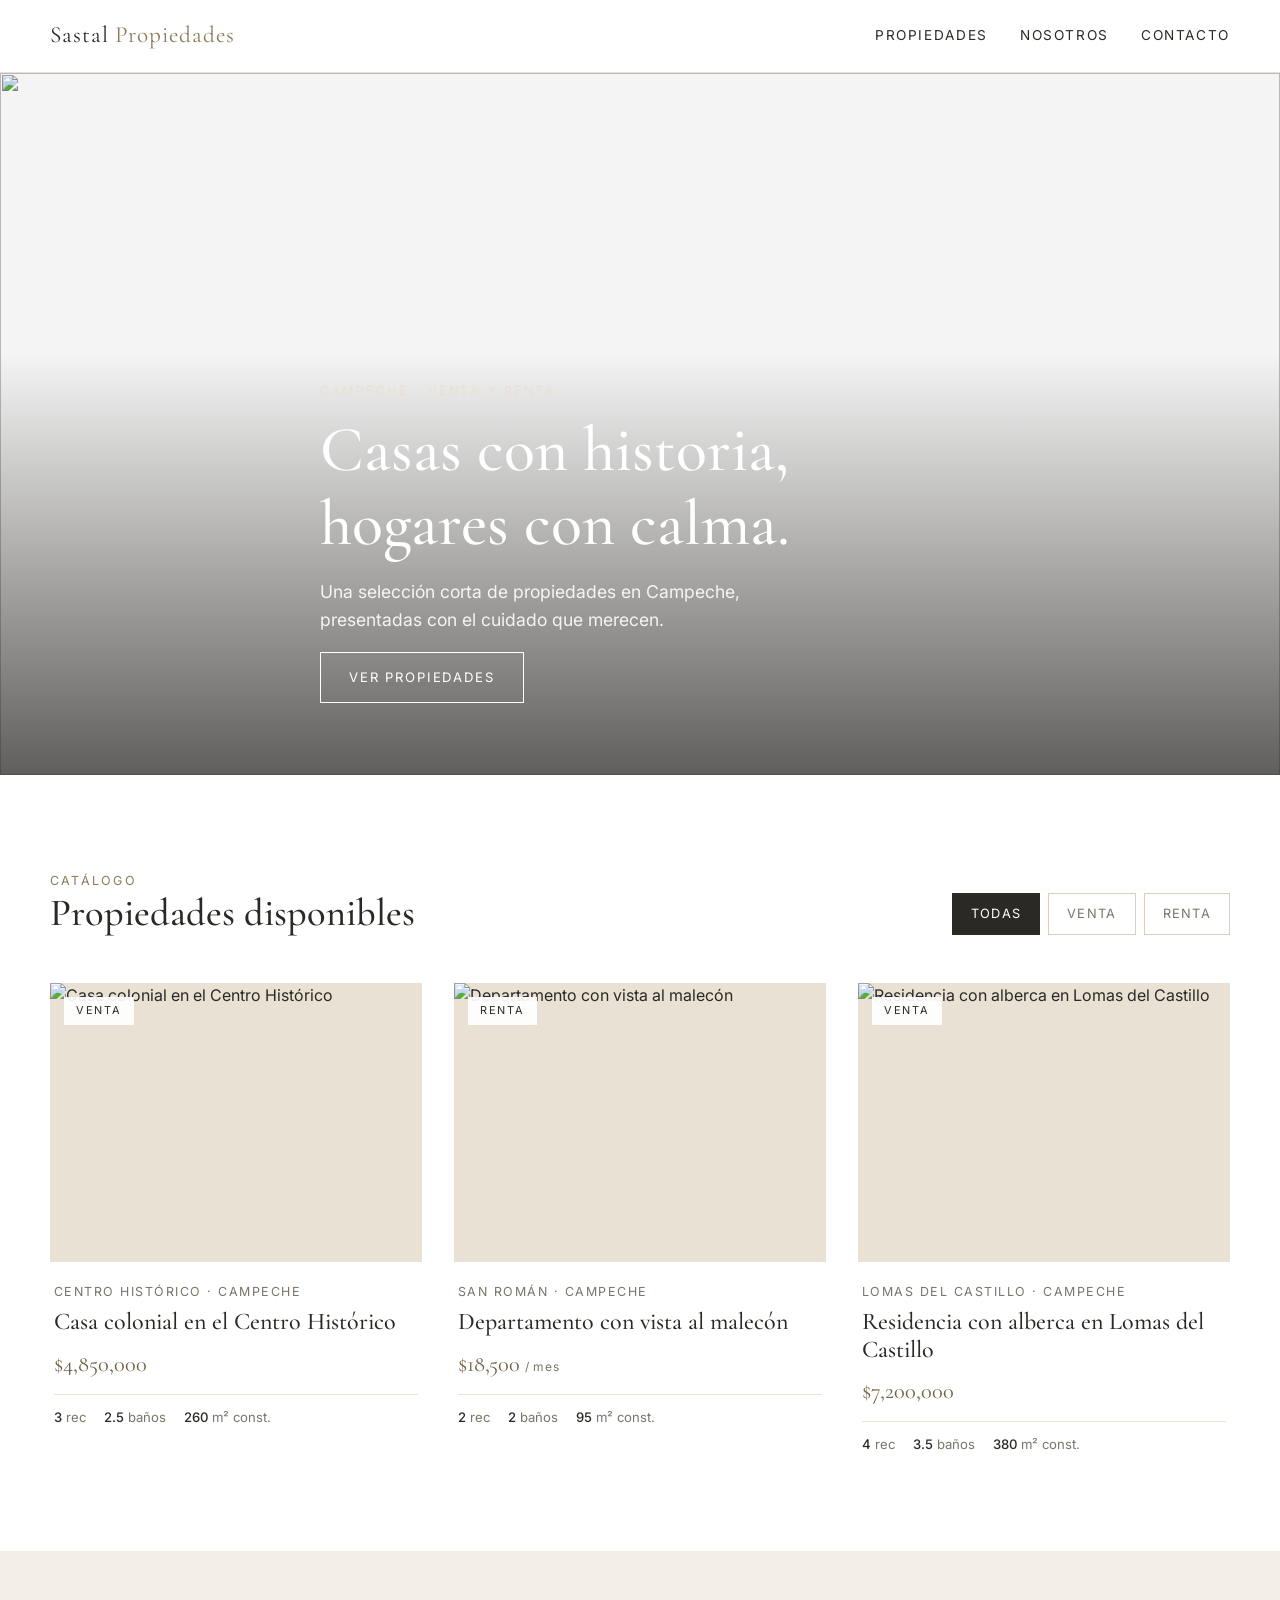
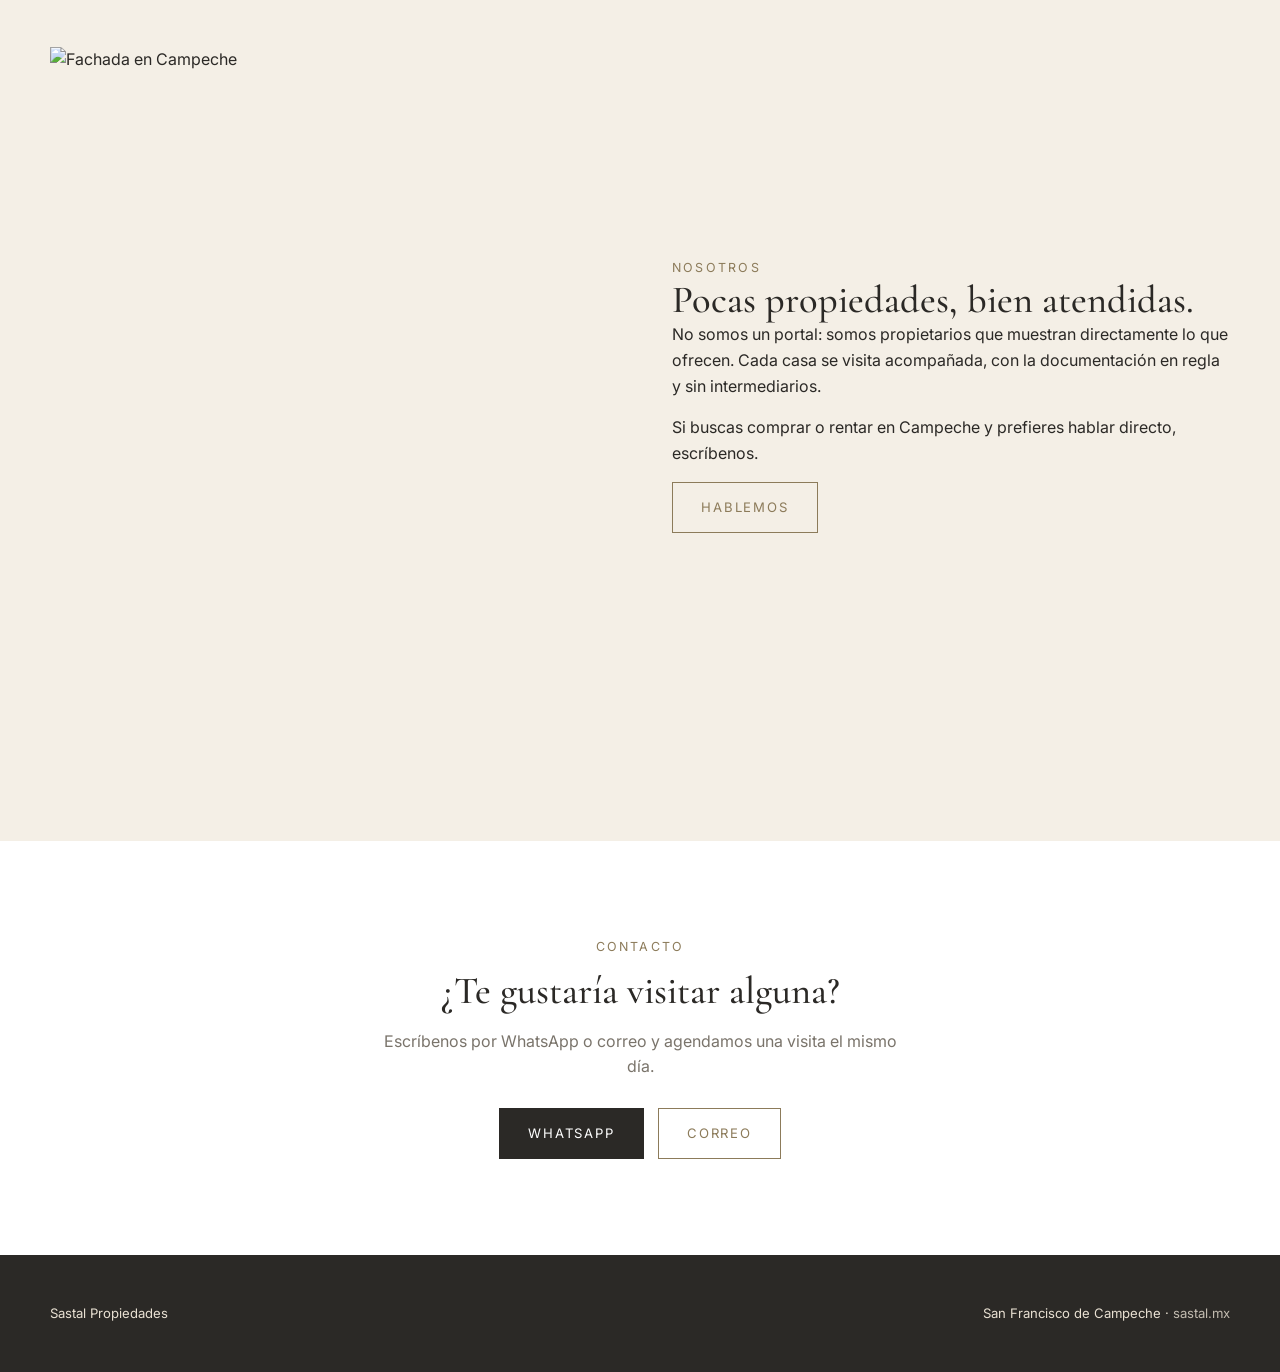
==== index.html @ 277d86e3 "Dominio propiedades.sastal.mx y enlace a sastal.mx en el pie Co-Authored-By: Claude Fable 5.1 <norep" ====
<!doctype html>
<html lang="es">
<head>
  <meta charset="utf-8">
  <meta name="viewport" content="width=device-width, initial-scale=1">
  <title>Sastal Propiedades · Campeche</title>
  <meta name="description" content="Casas y departamentos seleccionados en venta y renta en Campeche.">
  <link rel="preconnect" href="https://fonts.googleapis.com">
  <link href="https://fonts.googleapis.com/css2?family=Cormorant+Garamond:ital,wght@0,400;0,500;1,400&family=Inter:wght@300;400;500&display=swap" rel="stylesheet">
  <link rel="stylesheet" href="css/estilo.css">
</head>
<body>

<header class="cabecera">
  <div class="contenedor">
    <a class="marca" href="index.html" data-marca>Sastal <span>Propiedades</span></a>
    <nav class="nav">
      <a href="#propiedades">Propiedades</a>
      <a href="#nosotros">Nosotros</a>
      <a href="#contacto">Contacto</a>
    </nav>
  </div>
</header>

<section class="portada">
  <img id="portada-img" src="" alt="">
  <div class="contenedor contenido">
    <div class="ojo">Campeche · Venta y renta</div>
    <h1>Casas con historia, hogares con calma.</h1>
    <p>Una selección corta de propiedades en Campeche, presentadas con el cuidado que merecen.</p>
    <a class="boton claro" href="#propiedades">Ver propiedades</a>
  </div>
</section>

<section class="seccion" id="propiedades">
  <div class="contenedor">
    <div class="seccion-cabeza">
      <div>
        <div class="ojo">Catálogo</div>
        <h2>Propiedades disponibles</h2>
      </div>
      <div class="filtros">
        <button class="activo" data-filtro="todas">Todas</button>
        <button data-filtro="venta">Venta</button>
        <button data-filtro="renta">Renta</button>
      </div>
    </div>
    <div class="rejilla" id="rejilla"></div>
  </div>
</section>

<section class="seccion huevo" id="nosotros">
  <div class="contenedor dos-columnas">
    <img src="https://images.unsplash.com/photo-1587541203297-e37ab236abfb?w=1200&q=80" alt="Fachada en Campeche">
    <div>
      <div class="ojo">Nosotros</div>
      <h2>Pocas propiedades, bien atendidas.</h2>
      <p>No somos un portal: somos propietarios que muestran directamente lo que ofrecen. Cada casa se visita acompañada, con la documentación en regla y sin intermediarios.</p>
      <p>Si buscas comprar o rentar en Campeche y prefieres hablar directo, escríbenos.</p>
      <a class="boton" href="#contacto">Hablemos</a>
    </div>
  </div>
</section>

<section class="seccion contacto" id="contacto">
  <div class="contenedor">
    <div class="ojo">Contacto</div>
    <h2>¿Te gustaría visitar alguna?</h2>
    <p>Escríbenos por WhatsApp o correo y agendamos una visita el mismo día.</p>
    <div class="acciones">
      <a class="boton solido" data-whats href="#" target="_blank" rel="noopener">WhatsApp</a>
      <a class="boton" data-correo href="#">Correo</a>
    </div>
  </div>
</section>

<footer class="pie">
  <div class="contenedor">
    <span data-marca>Sastal Propiedades</span>
    <span>San Francisco de Campeche · <a href="https://sastal.mx" target="_blank" rel="noopener">sastal.mx</a></span>
  </div>
</footer>

<script src="js/app.js"></script>
</body>
</html>
---- css/estilo.css ----
/* Paleta neutra: blanco, huevo, manta. Serif para títulos, sans para texto. */
:root {
  --blanco: #ffffff;
  --huevo: #f4efe6;
  --manta: #e9e1d3;
  --manta-oscura: #d9cfbd;
  --carbon: #2b2926;
  --piedra: #7a746b;
  --bronce: #8c7b5a;
  --bronce-oscuro: #6f6146;
  --serif: "Cormorant Garamond", Georgia, "Times New Roman", serif;
  --sans: "Inter", system-ui, -apple-system, "Segoe UI", sans-serif;
  --ancho: 1180px;
}

* { box-sizing: border-box; }
html { scroll-behavior: smooth; }
body {
  margin: 0;
  font-family: var(--sans);
  font-size: 16px;
  line-height: 1.6;
  color: var(--carbon);
  background: var(--blanco);
  -webkit-font-smoothing: antialiased;
}
img { display: block; max-width: 100%; }
a { color: inherit; text-decoration: none; }
h1, h2, h3 { font-family: var(--serif); font-weight: 500; line-height: 1.15; margin: 0; }
h1 { font-size: clamp(2.4rem, 5vw, 4rem); }
h2 { font-size: clamp(1.8rem, 3vw, 2.6rem); }
h3 { font-size: 1.5rem; }
p { margin: 0 0 1em; }
.contenedor { width: min(var(--ancho), 100% - 48px); margin-inline: auto; }
.ojo { font-size: .78rem; letter-spacing: .18em; text-transform: uppercase; color: var(--bronce); }

/* Encabezado */
.cabecera {
  position: sticky; top: 0; z-index: 20;
  background: rgba(255,255,255,.92);
  backdrop-filter: blur(8px);
  border-bottom: 1px solid var(--manta);
}
.cabecera .contenedor { display: flex; align-items: center; justify-content: space-between; height: 72px; }
.marca { font-family: var(--serif); font-size: 1.45rem; letter-spacing: .04em; }
.marca span { color: var(--bronce); }
.nav { display: flex; gap: 32px; font-size: .85rem; letter-spacing: .12em; text-transform: uppercase; }
.nav a { padding: 6px 0; border-bottom: 1px solid transparent; transition: border-color .2s; }
.nav a:hover, .nav a.activo { border-color: var(--bronce); }

/* Portada */
.portada { position: relative; min-height: 78vh; display: grid; place-items: end start; color: var(--blanco); overflow: hidden; }
.portada img { position: absolute; inset: 0; width: 100%; height: 100%; object-fit: cover; }
.portada::after { content: ""; position: absolute; inset: 0; background: linear-gradient(to top, rgba(43,41,38,.75), rgba(43,41,38,.05) 60%); }
.portada .contenido { position: relative; z-index: 1; padding: 0 0 72px; max-width: 640px; }
.portada h1 { margin: 12px 0 18px; }
.portada p { font-size: 1.1rem; opacity: .9; max-width: 480px; }
.portada .ojo { color: var(--manta); }

/* Botones */
.boton {
  display: inline-block; padding: 14px 28px;
  font-size: .82rem; letter-spacing: .14em; text-transform: uppercase;
  border: 1px solid var(--bronce); color: var(--bronce); background: transparent;
  transition: background .2s, color .2s; cursor: pointer;
}
.boton:hover { background: var(--bronce); color: var(--blanco); }
.boton.solido { background: var(--carbon); border-color: var(--carbon); color: var(--blanco); }
.boton.solido:hover { background: var(--bronce-oscuro); border-color: var(--bronce-oscuro); }
.boton.claro { border-color: var(--blanco); color: var(--blanco); }
.boton.claro:hover { background: var(--blanco); color: var(--carbon); }

/* Secciones */
.seccion { padding: 96px 0; }
.seccion.huevo { background: var(--huevo); }
.seccion-cabeza { display: flex; align-items: end; justify-content: space-between; gap: 24px; margin-bottom: 48px; flex-wrap: wrap; }
.seccion-cabeza p { color: var(--piedra); max-width: 520px; margin: 8px 0 0; }

/* Filtros */
.filtros { display: flex; gap: 8px; flex-wrap: wrap; }
.filtros button {
  font: inherit; font-size: .8rem; letter-spacing: .1em; text-transform: uppercase;
  padding: 10px 18px; border: 1px solid var(--manta-oscura); background: transparent; color: var(--piedra); cursor: pointer;
  transition: all .2s;
}
.filtros button:hover { border-color: var(--bronce); color: var(--bronce); }
.filtros button.activo { background: var(--carbon); border-color: var(--carbon); color: var(--blanco); }

/* Tarjetas */
.rejilla { display: grid; grid-template-columns: repeat(auto-fill, minmax(320px, 1fr)); gap: 40px 32px; }
.tarjeta { display: block; background: var(--blanco); }
.tarjeta .foto { aspect-ratio: 4 / 3; overflow: hidden; background: var(--manta); position: relative; }
.tarjeta .foto img { width: 100%; height: 100%; object-fit: cover; transition: transform .6s ease; }
.tarjeta:hover .foto img { transform: scale(1.04); }
.etiqueta {
  position: absolute; top: 14px; left: 14px;
  padding: 5px 12px; font-size: .68rem; letter-spacing: .16em; text-transform: uppercase;
  background: rgba(255,255,255,.92); color: var(--carbon);
}
.tarjeta .cuerpo { padding: 20px 4px 0; }
.tarjeta .lugar { font-size: .78rem; letter-spacing: .12em; text-transform: uppercase; color: var(--piedra); margin-bottom: 6px; }
.tarjeta h3 { margin-bottom: 10px; }
.tarjeta .precio { font-family: var(--serif); font-size: 1.4rem; color: var(--bronce-oscuro); }
.tarjeta .precio small { font-family: var(--sans); font-size: .75rem; color: var(--piedra); letter-spacing: .06em; }
.datos { display: flex; gap: 18px; flex-wrap: wrap; font-size: .82rem; color: var(--piedra); margin-top: 12px; padding-top: 12px; border-top: 1px solid var(--manta); }
.datos b { color: var(--carbon); font-weight: 500; }
.vacio { color: var(--piedra); padding: 40px 0; text-align: center; grid-column: 1 / -1; }

/* Sobre / contacto */
.dos-columnas { display: grid; grid-template-columns: 1fr 1fr; gap: 64px; align-items: center; }
.dos-columnas img { aspect-ratio: 4 / 5; object-fit: cover; width: 100%; }
.contacto { text-align: center; }
.contacto h2 { margin: 12px 0 16px; }
.contacto p { color: var(--piedra); max-width: 520px; margin-inline: auto; }
.contacto .acciones { display: flex; gap: 14px; justify-content: center; flex-wrap: wrap; margin-top: 28px; }

/* Pie */
.pie { background: var(--carbon); color: var(--manta); padding: 48px 0; font-size: .82rem; }
.pie .contenedor { display: flex; justify-content: space-between; flex-wrap: wrap; gap: 16px; }
.pie a { color: var(--manta); opacity: .8; }
.pie a:hover { opacity: 1; }

/* Ficha de propiedad */
.ficha-portada { display: grid; grid-template-columns: 2fr 1fr; grid-template-rows: 1fr 1fr; gap: 6px; height: 68vh; min-height: 420px; background: var(--manta); }
.ficha-portada img { width: 100%; height: 100%; object-fit: cover; cursor: pointer; }
.ficha-portada img:first-child { grid-row: 1 / 3; }
.ficha { display: grid; grid-template-columns: 1.6fr 1fr; gap: 64px; padding: 56px 0 96px; }
.ficha header h1 { font-size: clamp(2rem, 4vw, 3rem); margin: 10px 0 14px; }
.ficha .lugar { color: var(--piedra); }
.ficha .precio { font-family: var(--serif); font-size: 2rem; color: var(--bronce-oscuro); margin: 20px 0 28px; }
.ficha .precio small { font-family: var(--sans); font-size: .8rem; color: var(--piedra); }
.ficha .datos { font-size: .95rem; gap: 28px; border-top: 1px solid var(--manta); border-bottom: 1px solid var(--manta); padding: 20px 0; margin: 0 0 32px; }
.ficha .texto { font-size: 1.05rem; line-height: 1.75; }
.ficha h2 { font-size: 1.6rem; margin: 40px 0 16px; }
.amenidades { list-style: none; padding: 0; margin: 0; display: grid; grid-template-columns: 1fr 1fr; gap: 10px 24px; }
.amenidades li::before { content: "— "; color: var(--bronce); }
.lateral { position: sticky; top: 96px; align-self: start; }
.caja { background: var(--huevo); padding: 32px; }
.caja h3 { margin-bottom: 8px; }
.caja p { color: var(--piedra); font-size: .92rem; }
.caja .boton { width: 100%; text-align: center; margin-top: 10px; }
#mapa { height: 320px; margin-top: 16px; background: var(--manta); }
.volver { display: inline-block; margin: 24px 0 0; font-size: .8rem; letter-spacing: .12em; text-transform: uppercase; color: var(--bronce); }

/* Visor de fotos */
.visor { position: fixed; inset: 0; background: rgba(43,41,38,.96); display: none; place-items: center; z-index: 50; }
.visor.abierto { display: grid; }
.visor img { max-width: 92vw; max-height: 88vh; object-fit: contain; }
.visor button { position: absolute; background: none; border: none; color: var(--blanco); font-size: 2.4rem; cursor: pointer; padding: 16px; }
.visor .cerrar { top: 8px; right: 16px; }
.visor .ant { left: 8px; top: 50%; transform: translateY(-50%); }
.visor .sig { right: 8px; top: 50%; transform: translateY(-50%); }

/* Móvil */
@media (max-width: 820px) {
  .contenedor { width: min(var(--ancho), 100% - 32px); }
  .nav { gap: 18px; font-size: .75rem; }
  .seccion { padding: 64px 0; }
  .dos-columnas, .ficha { grid-template-columns: 1fr; gap: 40px; }
  .ficha-portada { grid-template-columns: 1fr; grid-template-rows: auto; height: auto; }
  .ficha-portada img { aspect-ratio: 4 / 3; }
  .ficha-portada img:not(:first-child) { display: none; }
  .ficha-portada img:first-child { grid-row: auto; }
  .lateral { position: static; }
  .portada { min-height: 70vh; }
}
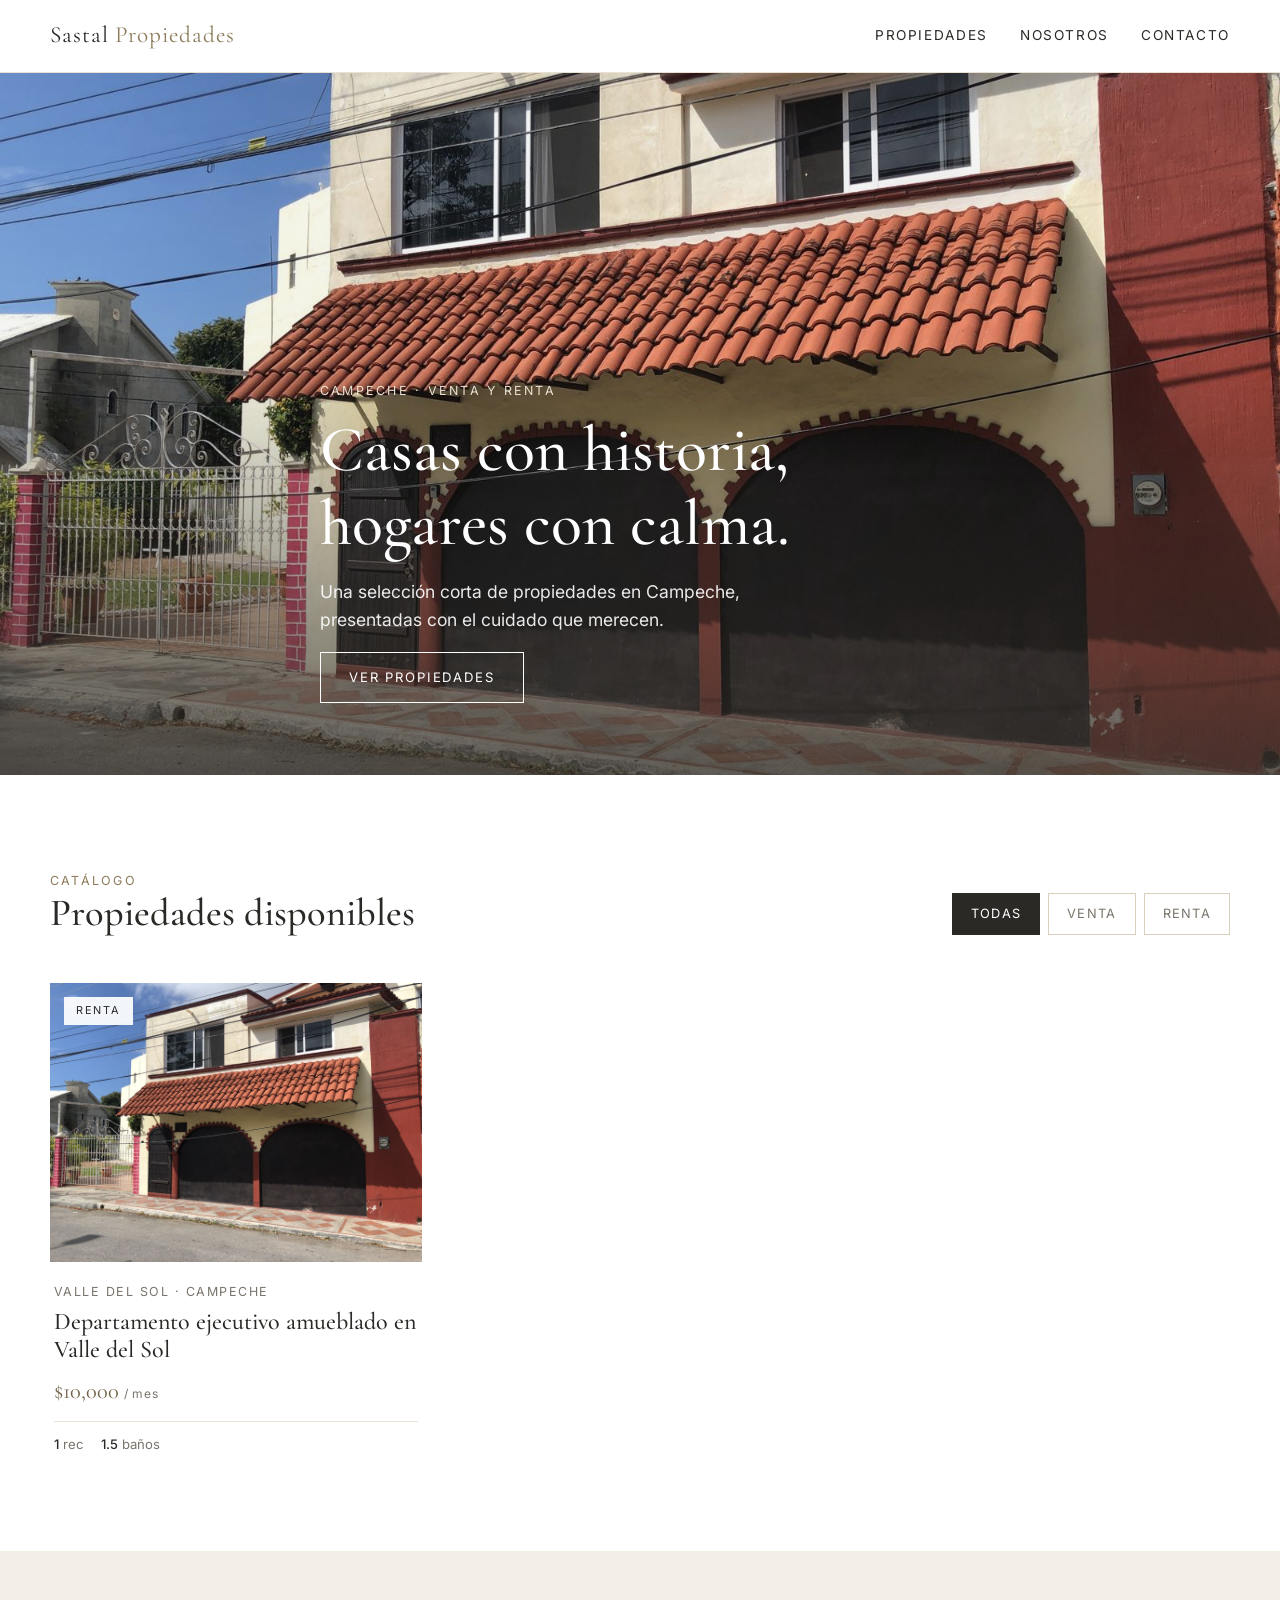
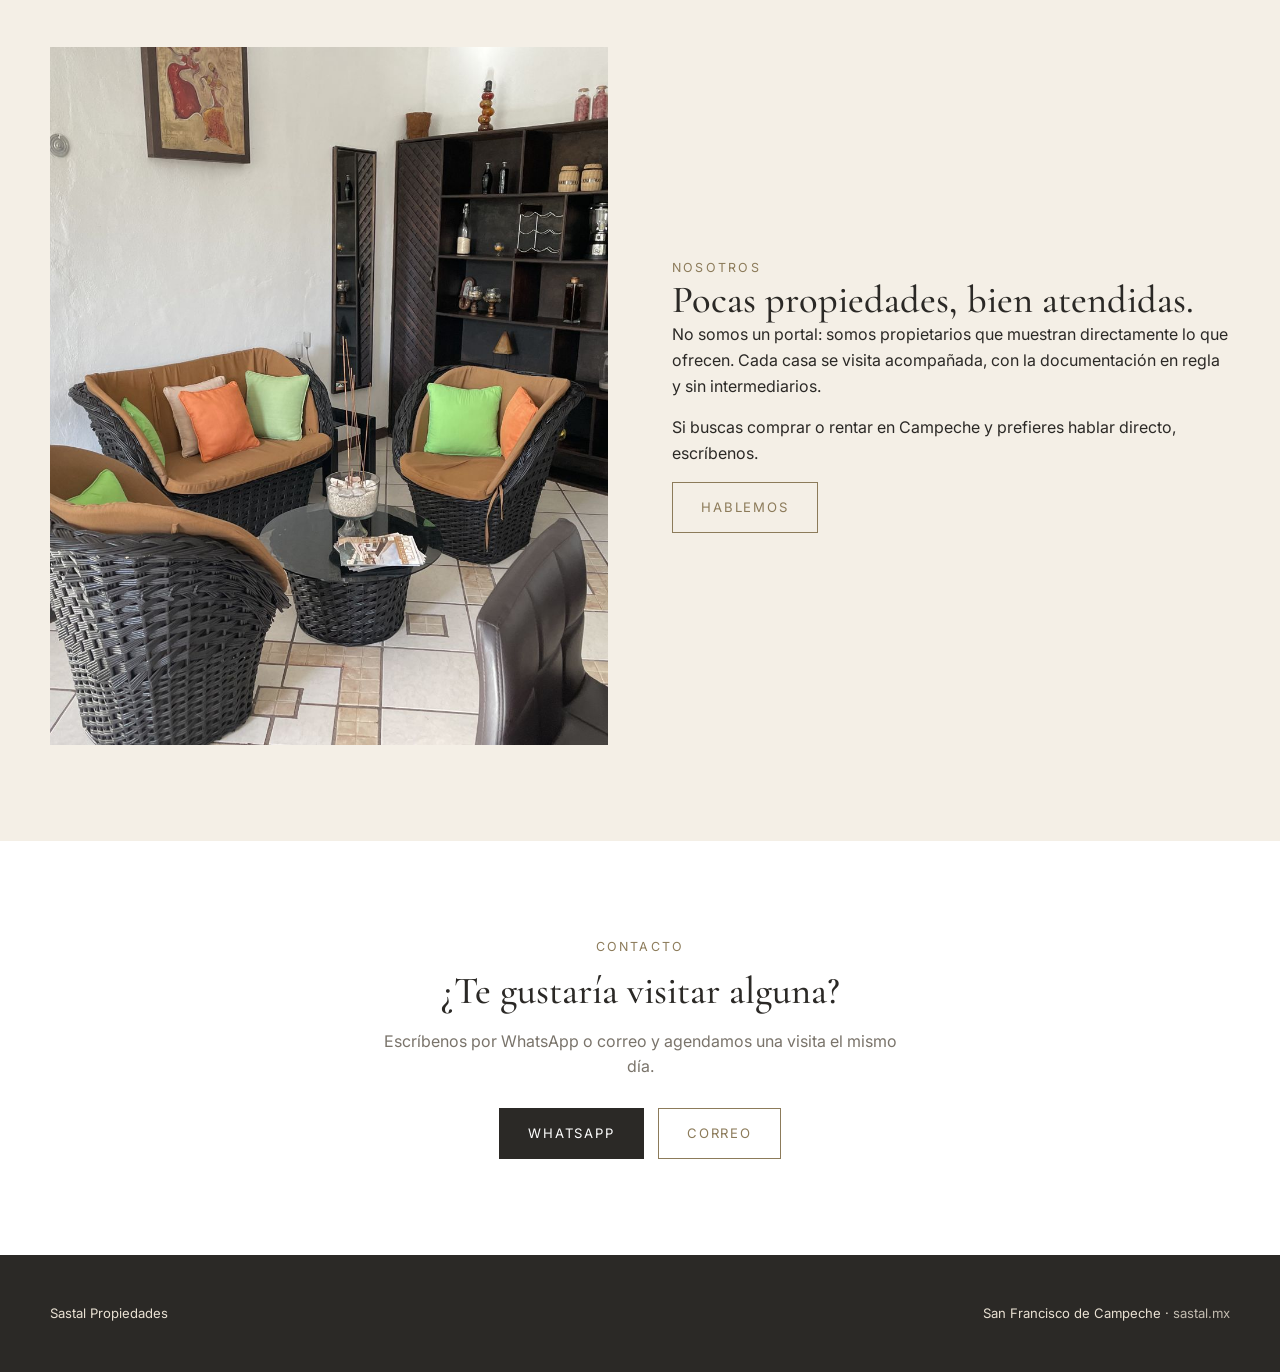
==== commit 6bc91b76: "Primera propiedad real: Depto Valle del Sol (renta); muestras a datos/muestra.json Co-Authored-By: C" ====
--- a/index.html
+++ b/index.html
@@ -51,7 +51,7 @@
 
 <section class="seccion huevo" id="nosotros">
   <div class="contenedor dos-columnas">
-    <img src="https://images.unsplash.com/photo-1587541203297-e37ab236abfb?w=1200&q=80" alt="Fachada en Campeche">
+    <img src="img/depto-valle-del-sol/02-sala.jpg" alt="Sala del departamento en Valle del Sol">
     <div>
       <div class="ojo">Nosotros</div>
       <h2>Pocas propiedades, bien atendidas.</h2>
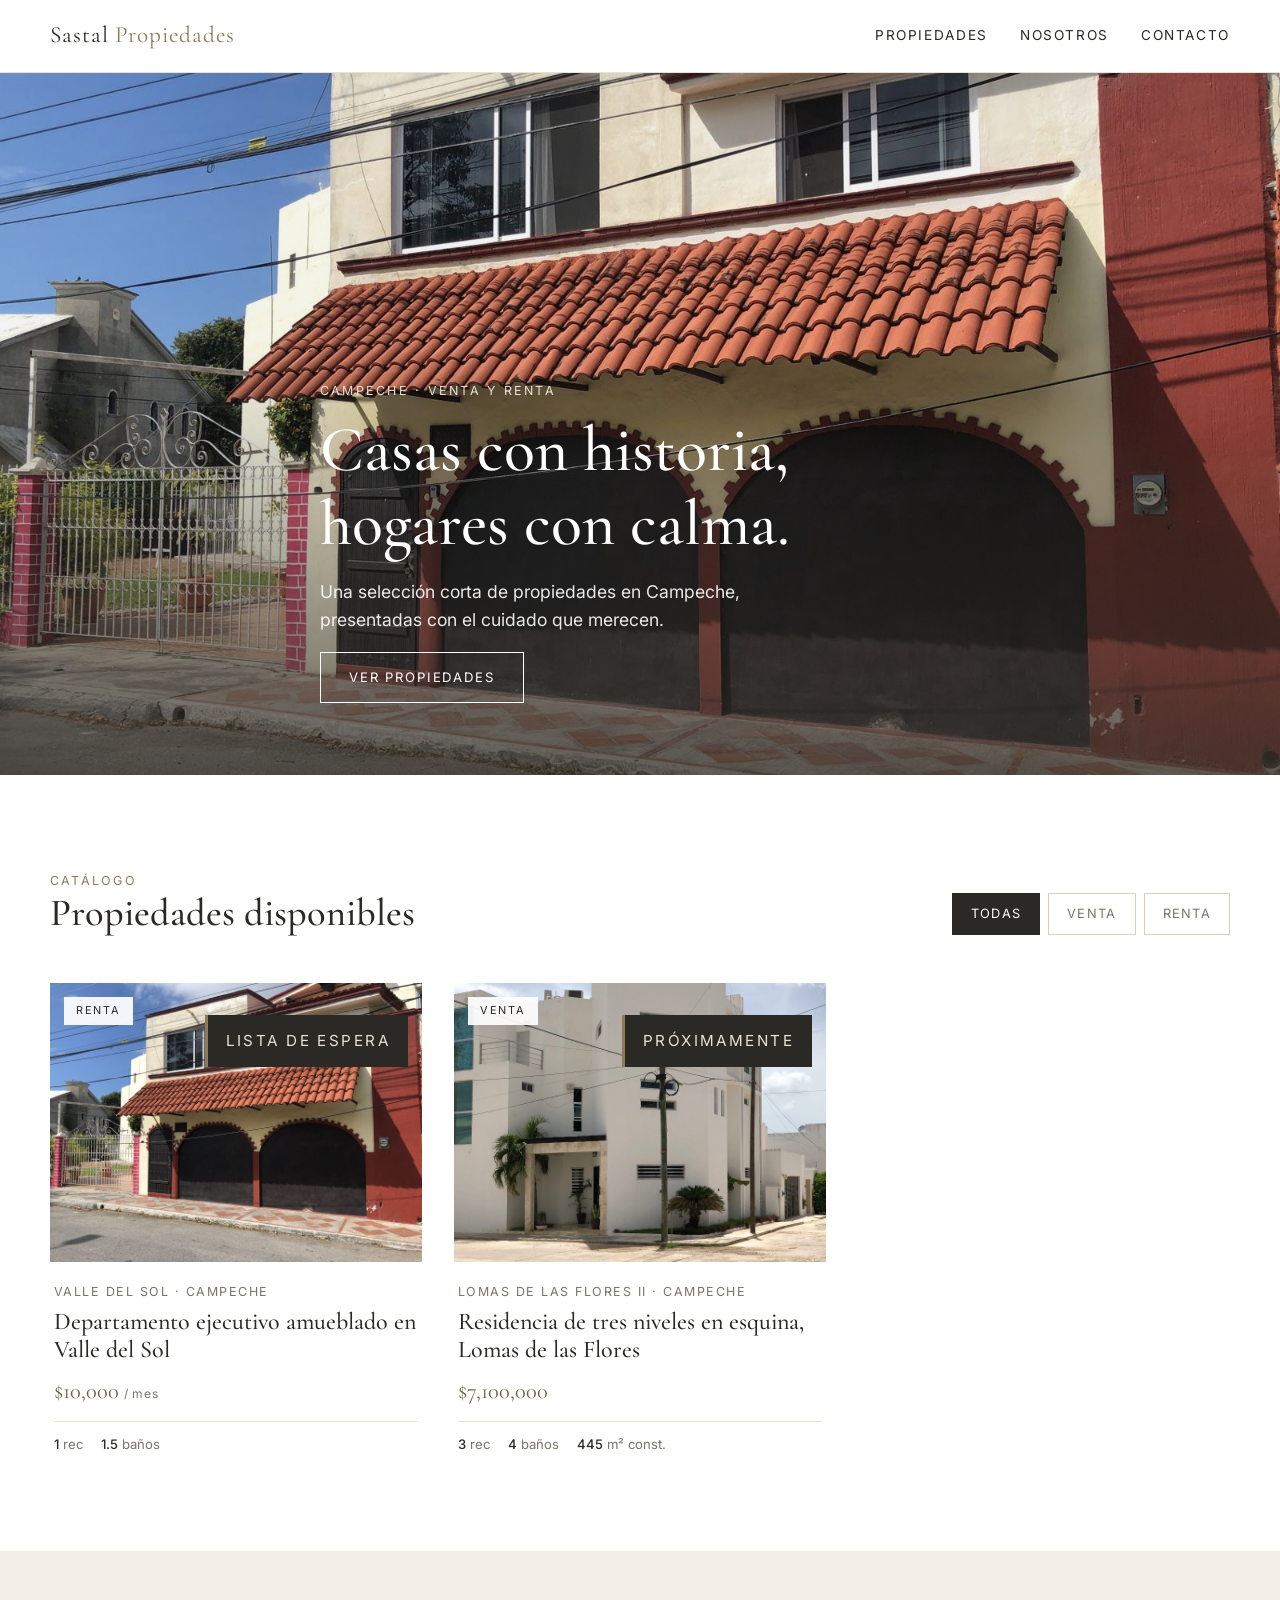
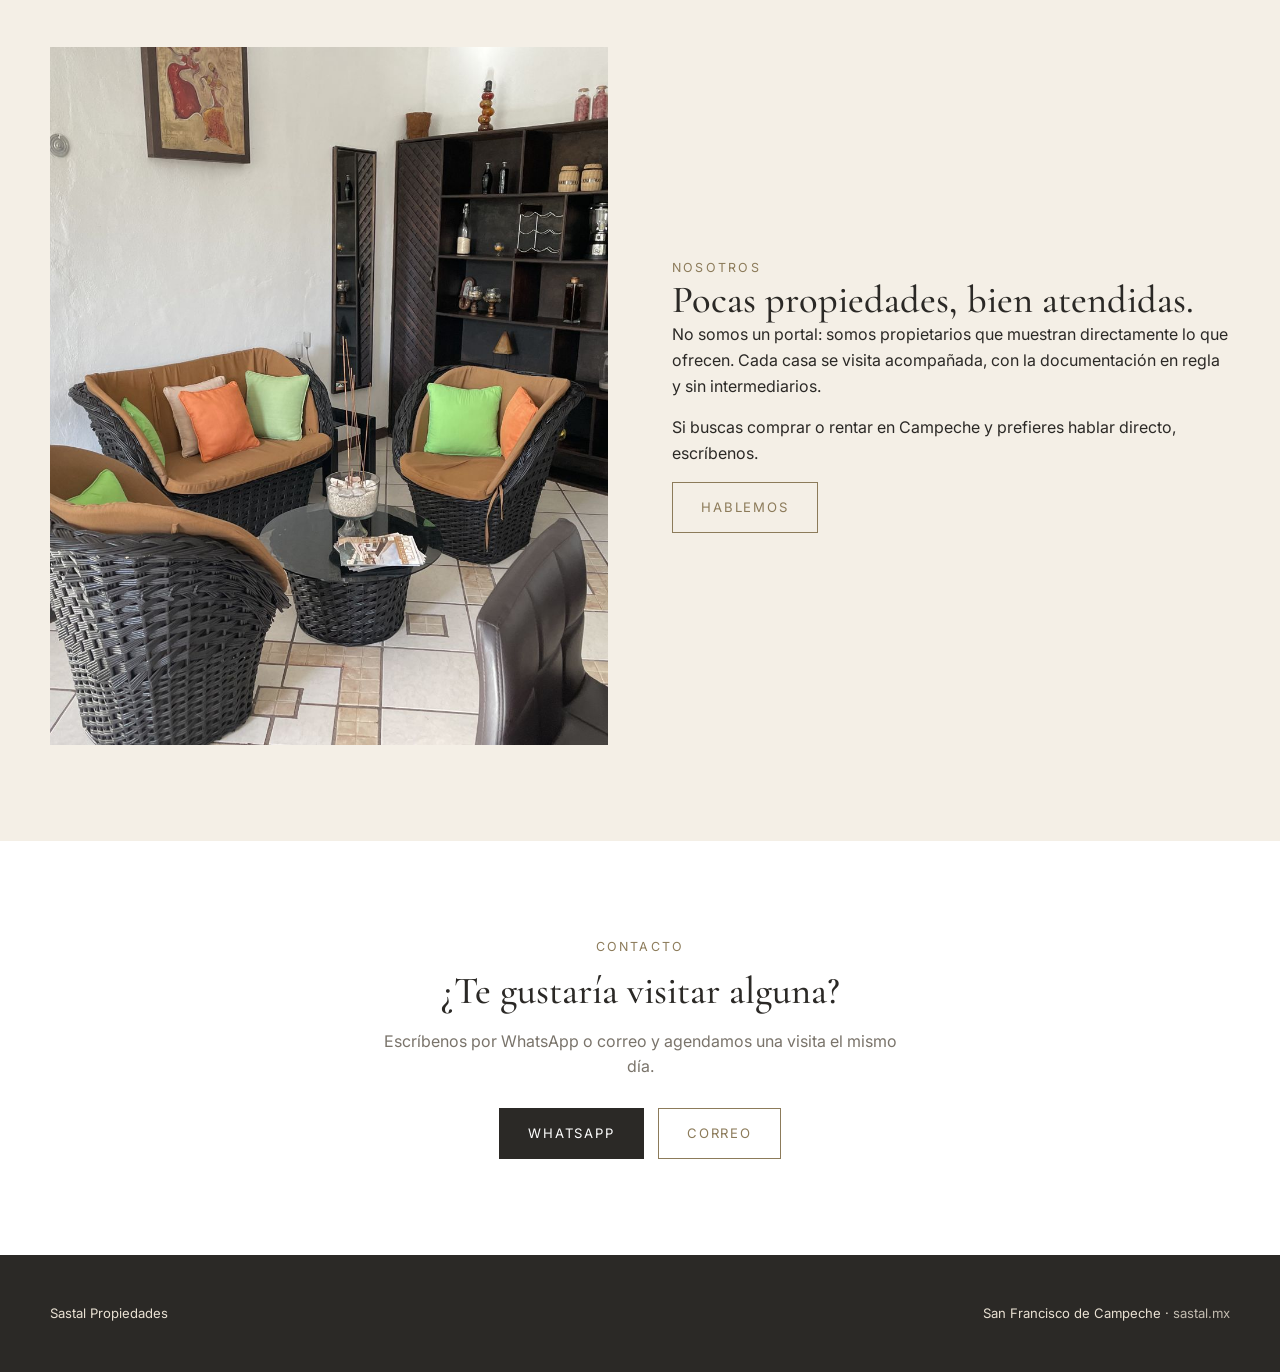
==== commit 9a6dbe28: "Sin caché para el JSON de propiedades; versión en CSS y JS Co-Authored-By: Claude Fable 5.1 <noreply" ====
--- a/index.html
+++ b/index.html
@@ -7,7 +7,7 @@
   <meta name="description" content="Casas y departamentos seleccionados en venta y renta en Campeche.">
   <link rel="preconnect" href="https://fonts.googleapis.com">
   <link href="https://fonts.googleapis.com/css2?family=Cormorant+Garamond:ital,wght@0,400;0,500;1,400&family=Inter:wght@300;400;500&display=swap" rel="stylesheet">
-  <link rel="stylesheet" href="css/estilo.css">
+  <link rel="stylesheet" href="css/estilo.css?v=3">
 </head>
 <body>
 
@@ -81,6 +81,6 @@
   </div>
 </footer>
 
-<script src="js/app.js"></script>
+<script src="js/app.js?v=3"></script>
 </body>
 </html>
--- a/css/estilo.css
+++ b/css/estilo.css
@@ -97,7 +97,16 @@
   padding: 5px 12px; font-size: .68rem; letter-spacing: .16em; text-transform: uppercase;
   background: rgba(255,255,255,.92); color: var(--carbon);
 }
+.etiqueta.estado { left: auto; right: 14px; background: var(--carbon); color: var(--manta); }
 .tarjeta .cuerpo { padding: 20px 4px 0; }
+/* Banda de estado en la ficha (rentada / se libera / próximamente) */
+.estado { background: var(--huevo); border-left: 3px solid var(--bronce); padding: 14px 18px; margin: 18px 0 0; font-size: .95rem; color: var(--piedra); }
+.estado strong { color: var(--carbon); font-weight: 500; }
+/* Bitácora de avances (mantenimiento, fotos nuevas) */
+.avance { border-top: 1px solid var(--manta); padding: 18px 0; }
+.avance p { margin: 6px 0 12px; }
+.avance-fotos { display: grid; grid-template-columns: repeat(auto-fill, minmax(160px, 1fr)); gap: 8px; }
+.avance-fotos img { aspect-ratio: 4 / 3; object-fit: cover; width: 100%; }
 .tarjeta .lugar { font-size: .78rem; letter-spacing: .12em; text-transform: uppercase; color: var(--piedra); margin-bottom: 6px; }
 .tarjeta h3 { margin-bottom: 10px; }
 .tarjeta .precio { font-family: var(--serif); font-size: 1.4rem; color: var(--bronce-oscuro); }
@@ -121,8 +130,9 @@
 .pie a:hover { opacity: 1; }
 
 /* Ficha de propiedad */
-.ficha-portada { display: grid; grid-template-columns: 2fr 1fr; grid-template-rows: 1fr 1fr; gap: 6px; height: 68vh; min-height: 420px; background: var(--manta); }
-.ficha-portada img { width: 100%; height: 100%; object-fit: cover; cursor: pointer; }
+/* min-height/min-width 0: sin eso las fotos no se encogen al tamaño de la celda y se encimaban al título. */
+.ficha-portada { display: grid; grid-template-columns: 2fr 1fr; grid-template-rows: 1fr 1fr; gap: 6px; height: 68vh; min-height: 420px; max-height: 720px; background: var(--manta); overflow: hidden; }
+.ficha-portada img { width: 100%; height: 100%; min-height: 0; min-width: 0; object-fit: cover; cursor: pointer; }
 .ficha-portada img:first-child { grid-row: 1 / 3; }
 .ficha { display: grid; grid-template-columns: 1.6fr 1fr; gap: 64px; padding: 56px 0 96px; }
 .ficha header h1 { font-size: clamp(2rem, 4vw, 3rem); margin: 10px 0 14px; }
@@ -133,6 +143,7 @@
 .ficha .texto { font-size: 1.05rem; line-height: 1.75; }
 .ficha h2 { font-size: 1.6rem; margin: 40px 0 16px; }
 .amenidades { list-style: none; padding: 0; margin: 0; display: grid; grid-template-columns: 1fr 1fr; gap: 10px 24px; }
+#equipamiento h3 { font-size: 1.15rem; color: var(--bronce-oscuro); margin: 22px 0 10px; }
 .amenidades li::before { content: "— "; color: var(--bronce); }
 .lateral { position: sticky; top: 96px; align-self: start; }
 .caja { background: var(--huevo); padding: 32px; }
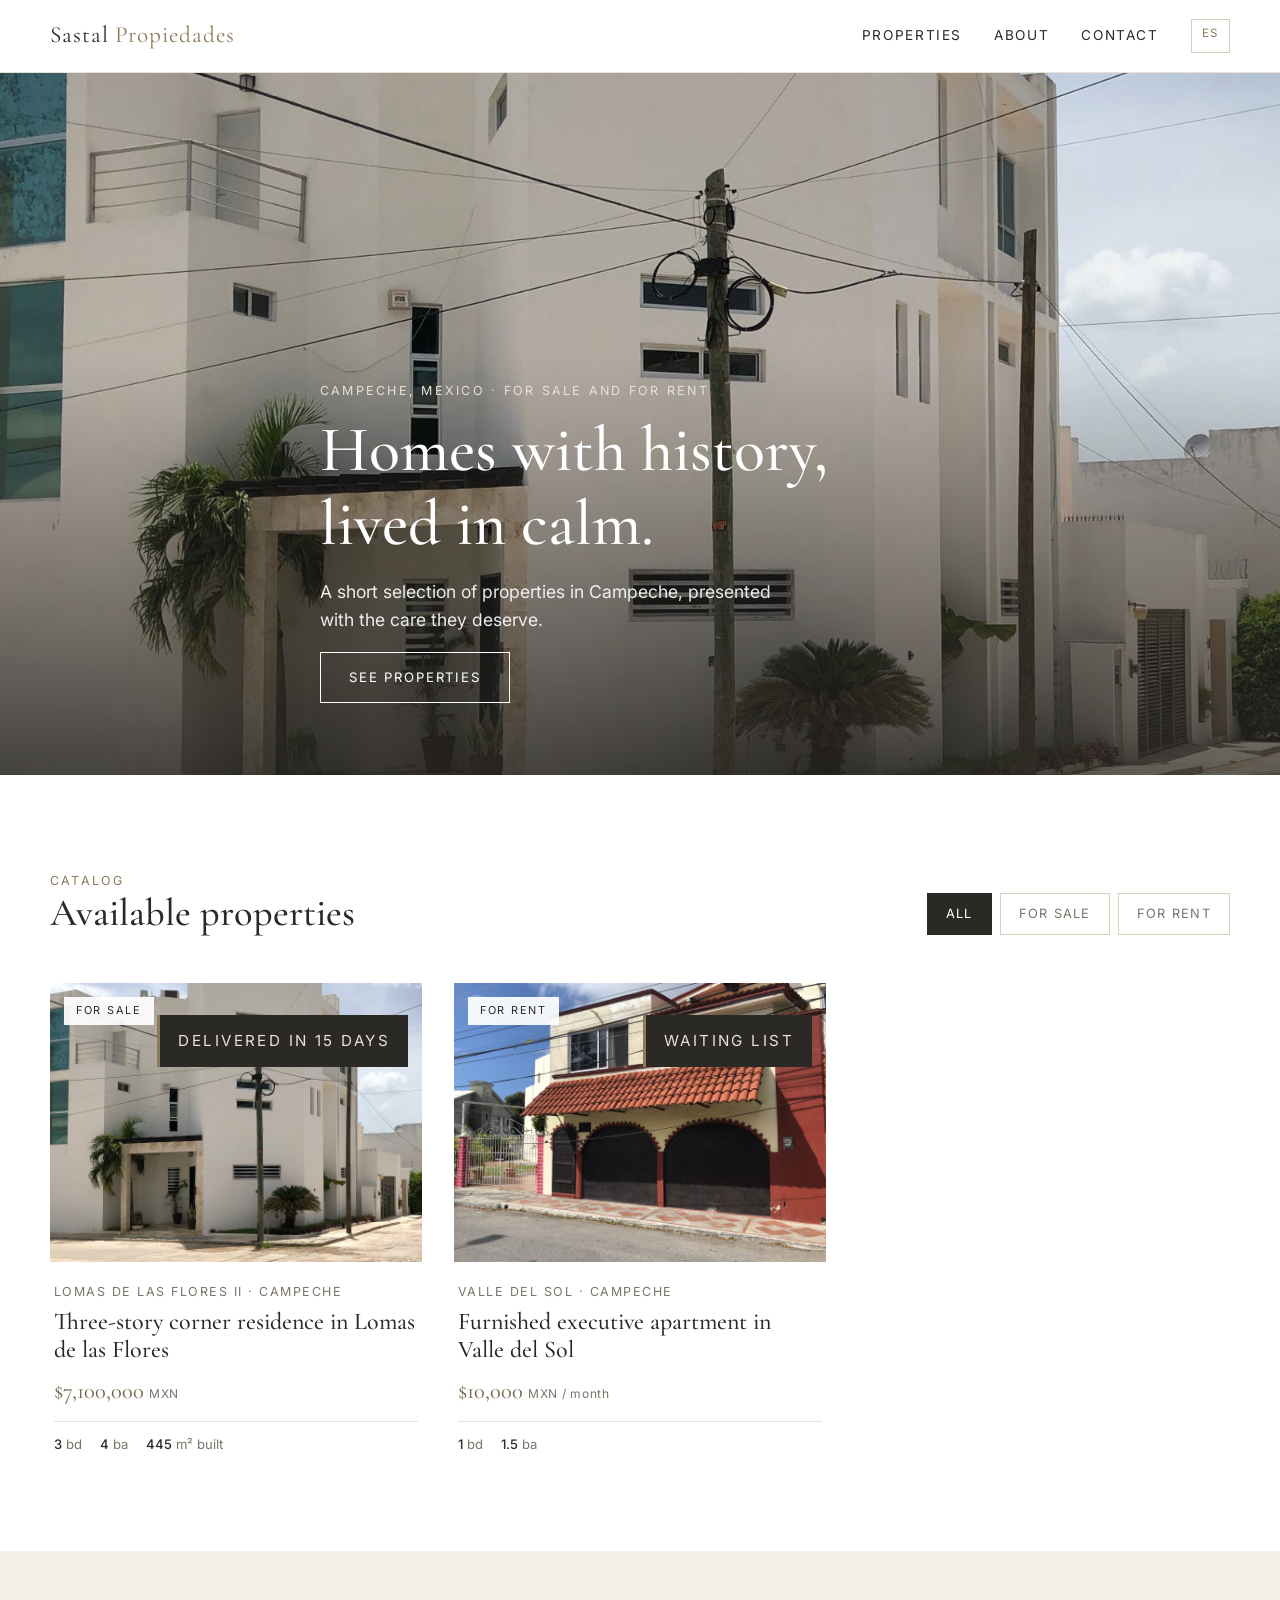
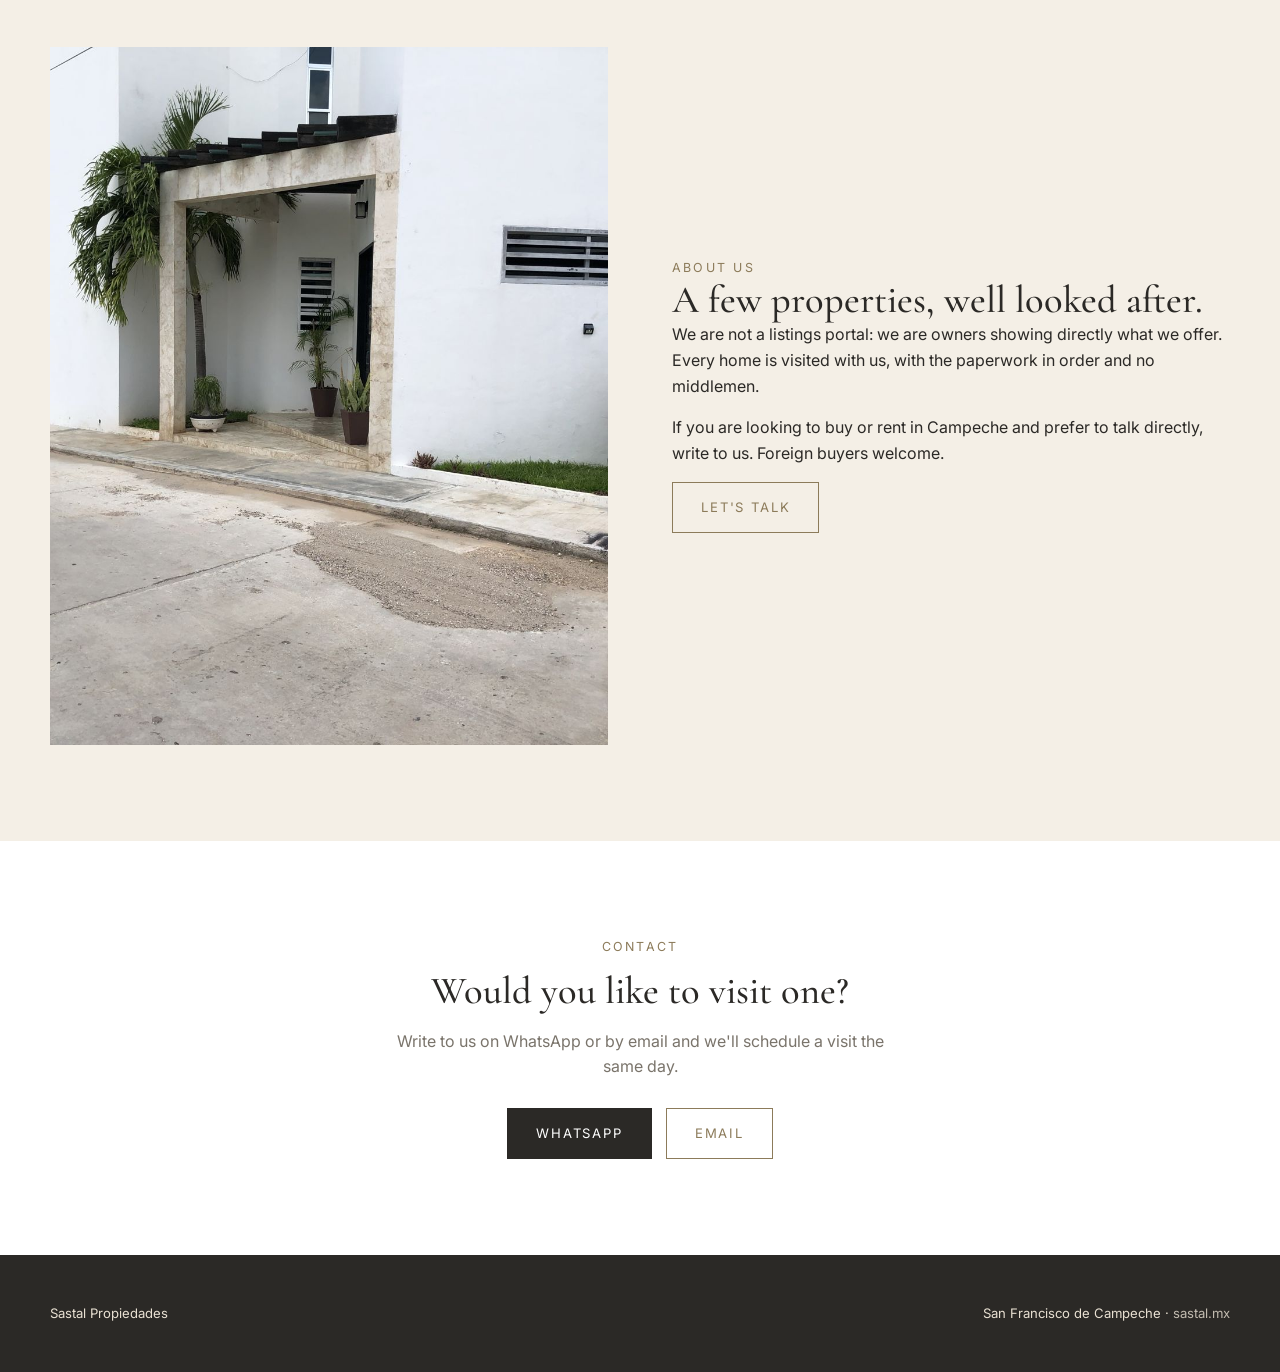
==== commit e8ed7684: "Casa Lomas en venta (entrega 15 días), sitio bilingüe ES/EN y precio en USD - Estado disponible con " ====
--- a/index.html
+++ b/index.html
@@ -7,7 +7,7 @@
   <meta name="description" content="Casas y departamentos seleccionados en venta y renta en Campeche.">
   <link rel="preconnect" href="https://fonts.googleapis.com">
   <link href="https://fonts.googleapis.com/css2?family=Cormorant+Garamond:ital,wght@0,400;0,500;1,400&family=Inter:wght@300;400;500&display=swap" rel="stylesheet">
-  <link rel="stylesheet" href="css/estilo.css?v=3">
+  <link rel="stylesheet" href="css/estilo.css?v=5">
 </head>
 <body>
 
@@ -15,9 +15,10 @@
   <div class="contenedor">
     <a class="marca" href="index.html" data-marca>Sastal <span>Propiedades</span></a>
     <nav class="nav">
-      <a href="#propiedades">Propiedades</a>
-      <a href="#nosotros">Nosotros</a>
-      <a href="#contacto">Contacto</a>
+      <a href="#propiedades" data-i18n="nav.propiedades">Propiedades</a>
+      <a href="#nosotros" data-i18n="nav.nosotros">Nosotros</a>
+      <a href="#contacto" data-i18n="nav.contacto">Contacto</a>
+      <a href="#" id="idioma" class="idioma" aria-label="Idioma / Language">EN</a>
     </nav>
   </div>
 </header>
@@ -25,10 +26,10 @@
 <section class="portada">
   <img id="portada-img" src="" alt="">
   <div class="contenedor contenido">
-    <div class="ojo">Campeche · Venta y renta</div>
-    <h1>Casas con historia, hogares con calma.</h1>
-    <p>Una selección corta de propiedades en Campeche, presentadas con el cuidado que merecen.</p>
-    <a class="boton claro" href="#propiedades">Ver propiedades</a>
+    <div class="ojo" data-i18n="portada.ojo">Campeche · Venta y renta</div>
+    <h1 data-i18n="portada.h1">Casas con historia, hogares con calma.</h1>
+    <p data-i18n="portada.p">Una selección corta de propiedades en Campeche, presentadas con el cuidado que merecen.</p>
+    <a class="boton claro" href="#propiedades" data-i18n="portada.boton">Ver propiedades</a>
   </div>
 </section>
 
@@ -36,13 +37,13 @@
   <div class="contenedor">
     <div class="seccion-cabeza">
       <div>
-        <div class="ojo">Catálogo</div>
-        <h2>Propiedades disponibles</h2>
+        <div class="ojo" data-i18n="cat.ojo">Catálogo</div>
+        <h2 data-i18n="cat.h2">Propiedades disponibles</h2>
       </div>
       <div class="filtros">
-        <button class="activo" data-filtro="todas">Todas</button>
-        <button data-filtro="venta">Venta</button>
-        <button data-filtro="renta">Renta</button>
+        <button class="activo" data-filtro="todas" data-i18n="filtro.todas">Todas</button>
+        <button data-filtro="venta" data-i18n="filtro.venta">Venta</button>
+        <button data-filtro="renta" data-i18n="filtro.renta">Renta</button>
       </div>
     </div>
     <div class="rejilla" id="rejilla"></div>
@@ -51,25 +52,25 @@
 
 <section class="seccion huevo" id="nosotros">
   <div class="contenedor dos-columnas">
-    <img src="img/depto-valle-del-sol/02-sala.jpg" alt="Sala del departamento en Valle del Sol">
+    <img src="img/casa-lomas/06-porche.jpg" alt="Casa Lomas de las Flores">
     <div>
-      <div class="ojo">Nosotros</div>
-      <h2>Pocas propiedades, bien atendidas.</h2>
-      <p>No somos un portal: somos propietarios que muestran directamente lo que ofrecen. Cada casa se visita acompañada, con la documentación en regla y sin intermediarios.</p>
-      <p>Si buscas comprar o rentar en Campeche y prefieres hablar directo, escríbenos.</p>
-      <a class="boton" href="#contacto">Hablemos</a>
+      <div class="ojo" data-i18n="nos.ojo">Nosotros</div>
+      <h2 data-i18n="nos.h2">Pocas propiedades, bien atendidas.</h2>
+      <p data-i18n="nos.p1">No somos un portal: somos propietarios que muestran directamente lo que ofrecen. Cada casa se visita acompañada, con la documentación en regla y sin intermediarios.</p>
+      <p data-i18n="nos.p2">Si buscas comprar o rentar en Campeche y prefieres hablar directo, escríbenos.</p>
+      <a class="boton" href="#contacto" data-i18n="nos.boton">Hablemos</a>
     </div>
   </div>
 </section>
 
 <section class="seccion contacto" id="contacto">
   <div class="contenedor">
-    <div class="ojo">Contacto</div>
-    <h2>¿Te gustaría visitar alguna?</h2>
-    <p>Escríbenos por WhatsApp o correo y agendamos una visita el mismo día.</p>
+    <div class="ojo" data-i18n="con.ojo">Contacto</div>
+    <h2 data-i18n="con.h2">¿Te gustaría visitar alguna?</h2>
+    <p data-i18n="con.p">Escríbenos por WhatsApp o correo y agendamos una visita el mismo día.</p>
     <div class="acciones">
       <a class="boton solido" data-whats href="#" target="_blank" rel="noopener">WhatsApp</a>
-      <a class="boton" data-correo href="#">Correo</a>
+      <a class="boton" data-correo href="#" data-i18n="correo">Correo</a>
     </div>
   </div>
 </section>
@@ -81,6 +82,6 @@
   </div>
 </footer>
 
-<script src="js/app.js?v=3"></script>
+<script src="js/app.js?v=5"></script>
 </body>
 </html>
--- a/css/estilo.css
+++ b/css/estilo.css
@@ -47,6 +47,9 @@
 .nav { display: flex; gap: 32px; font-size: .85rem; letter-spacing: .12em; text-transform: uppercase; }
 .nav a { padding: 6px 0; border-bottom: 1px solid transparent; transition: border-color .2s; }
 .nav a:hover, .nav a.activo { border-color: var(--bronce); }
+/* Botón de idioma ES/EN */
+.nav .idioma { border: 1px solid var(--manta-oscura); padding: 4px 10px; color: var(--bronce); font-size: .72rem; }
+.nav .idioma:hover { background: var(--bronce); color: var(--blanco); border-color: var(--bronce); }
 
 /* Portada */
 .portada { position: relative; min-height: 78vh; display: grid; place-items: end start; color: var(--blanco); overflow: hidden; }
@@ -139,10 +142,17 @@
 .ficha .lugar { color: var(--piedra); }
 .ficha .precio { font-family: var(--serif); font-size: 2rem; color: var(--bronce-oscuro); margin: 20px 0 28px; }
 .ficha .precio small { font-family: var(--sans); font-size: .8rem; color: var(--piedra); }
+/* Precio de referencia en dólares, debajo del precio en pesos */
+.precio .usd { display: block; font-size: 1.1rem; color: var(--piedra); margin-top: 4px; }
+.precio .usd small { font-size: .72rem; letter-spacing: .02em; }
 .ficha .datos { font-size: .95rem; gap: 28px; border-top: 1px solid var(--manta); border-bottom: 1px solid var(--manta); padding: 20px 0; margin: 0 0 32px; }
 .ficha .texto { font-size: 1.05rem; line-height: 1.75; }
 .ficha h2 { font-size: 1.6rem; margin: 40px 0 16px; }
 .amenidades { list-style: none; padding: 0; margin: 0; display: grid; grid-template-columns: 1fr 1fr; gap: 10px 24px; }
+/* Lista de cercanías: nombre a la izquierda, distancia/tiempo a la derecha */
+.cercanias { list-style: none; padding: 0; margin: 0 0 28px; }
+.cercanias li { display: flex; justify-content: space-between; gap: 16px; padding: 10px 0; border-bottom: 1px solid var(--manta); font-size: .95rem; }
+.cercanias b { font-weight: 500; color: var(--bronce-oscuro); white-space: nowrap; }
 #equipamiento h3 { font-size: 1.15rem; color: var(--bronce-oscuro); margin: 22px 0 10px; }
 .amenidades li::before { content: "— "; color: var(--bronce); }
 .lateral { position: sticky; top: 96px; align-self: start; }
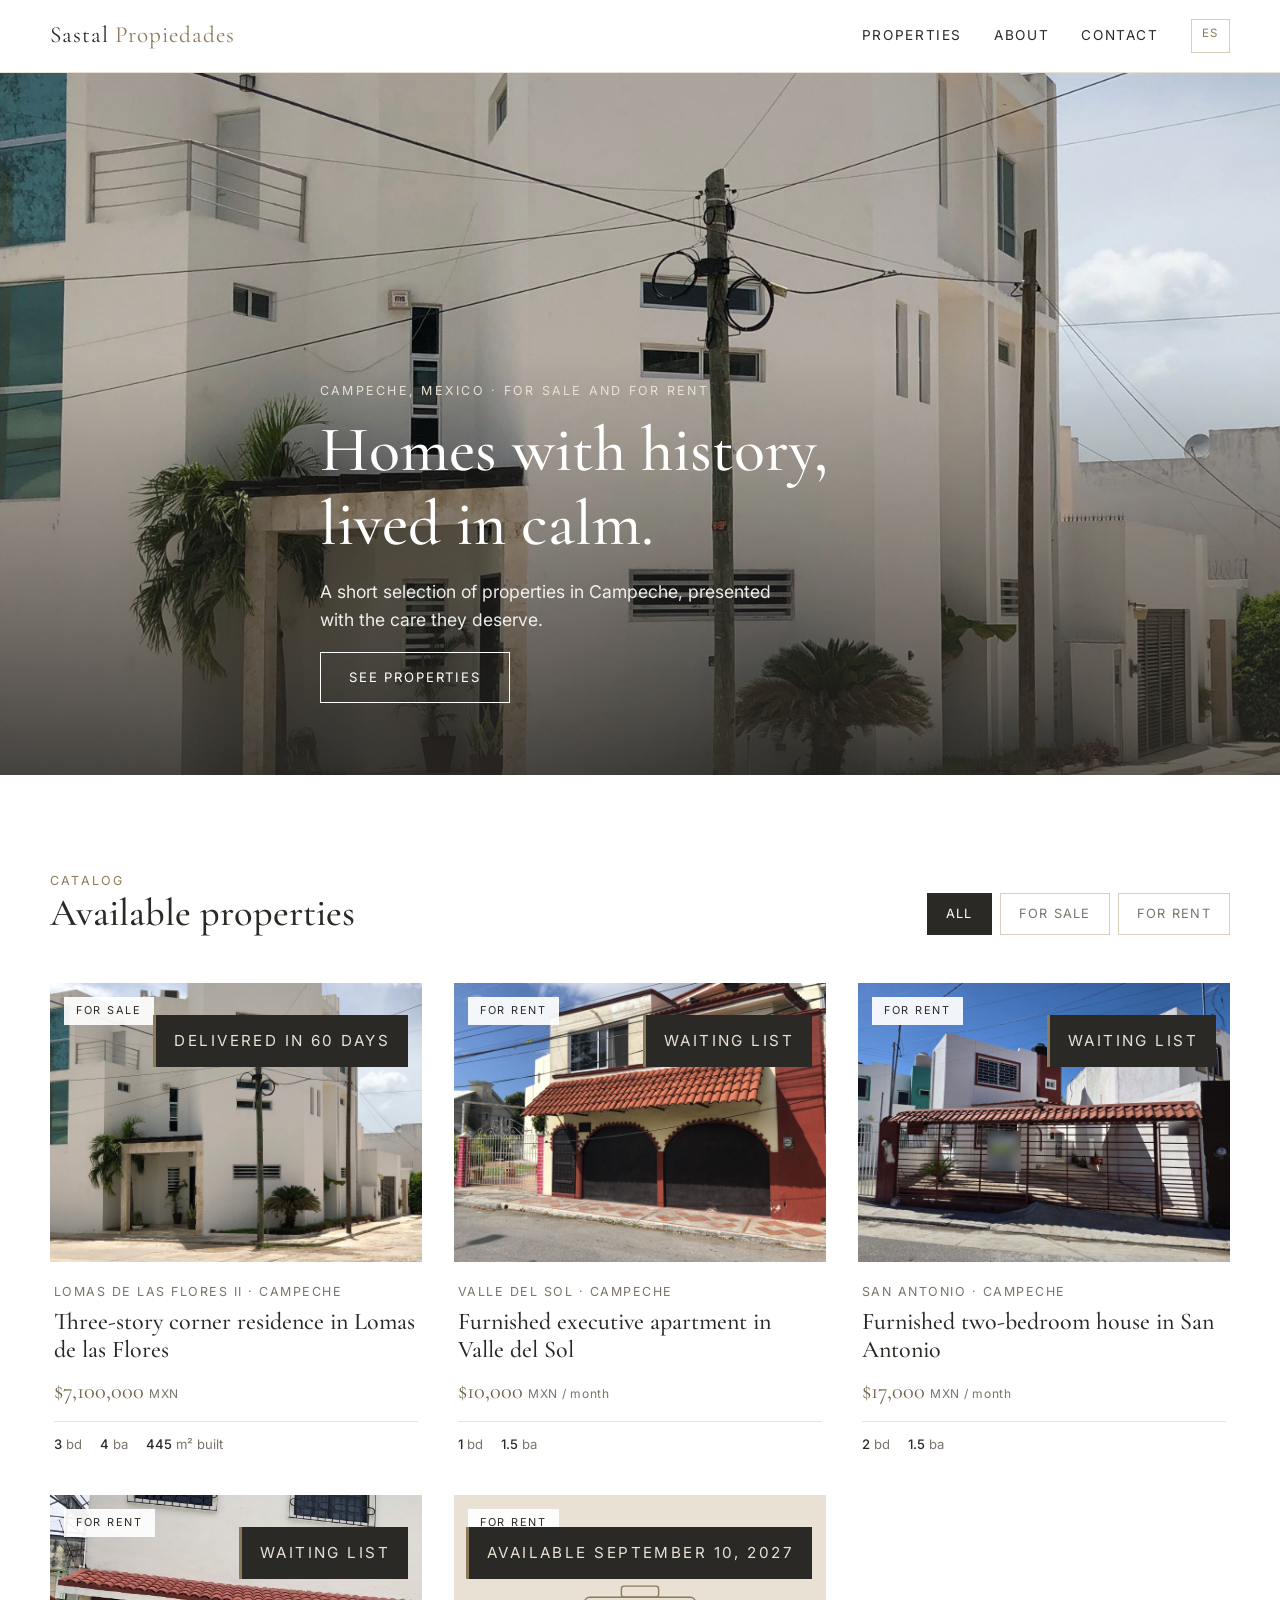
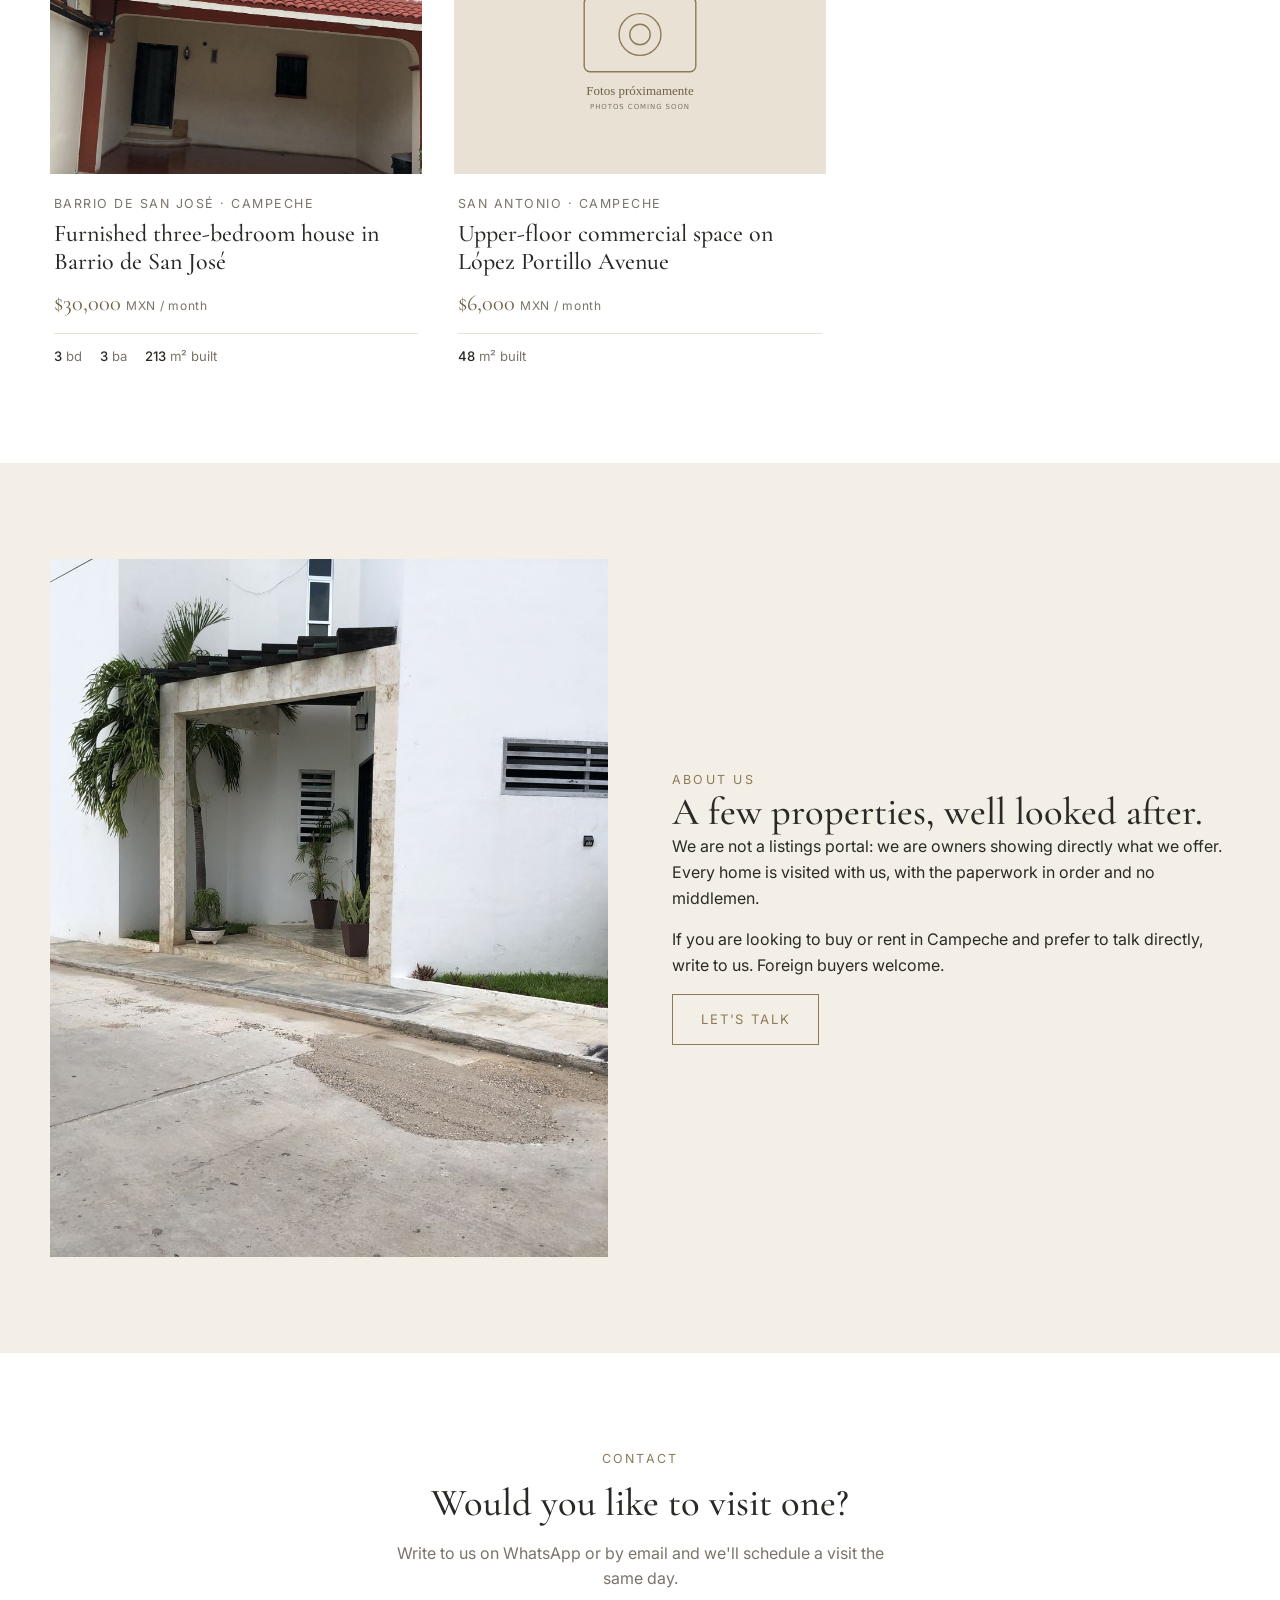
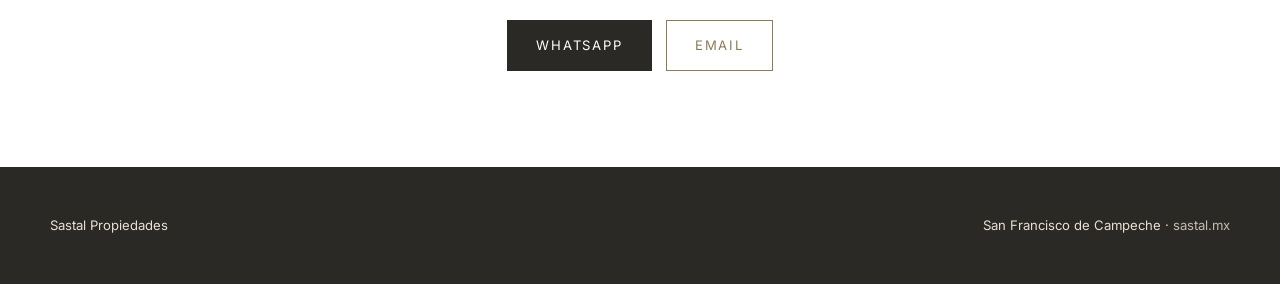
==== commit afe961a3: "Ficha: botón «Ver las N fotos» sobre la portada; Casa Lomas con interiores al frente (v=6) Co-Author" ====
--- a/index.html
+++ b/index.html
@@ -7,7 +7,7 @@
   <meta name="description" content="Casas y departamentos seleccionados en venta y renta en Campeche.">
   <link rel="preconnect" href="https://fonts.googleapis.com">
   <link href="https://fonts.googleapis.com/css2?family=Cormorant+Garamond:ital,wght@0,400;0,500;1,400&family=Inter:wght@300;400;500&display=swap" rel="stylesheet">
-  <link rel="stylesheet" href="css/estilo.css?v=5">
+  <link rel="stylesheet" href="css/estilo.css?v=6">
 </head>
 <body>
 
@@ -82,6 +82,6 @@
   </div>
 </footer>
 
-<script src="js/app.js?v=5"></script>
+<script src="js/app.js?v=6"></script>
 </body>
 </html>
--- a/css/estilo.css
+++ b/css/estilo.css
@@ -134,9 +134,12 @@
 
 /* Ficha de propiedad */
 /* min-height/min-width 0: sin eso las fotos no se encogen al tamaño de la celda y se encimaban al título. */
-.ficha-portada { display: grid; grid-template-columns: 2fr 1fr; grid-template-rows: 1fr 1fr; gap: 6px; height: 68vh; min-height: 420px; max-height: 720px; background: var(--manta); overflow: hidden; }
+.ficha-portada { position: relative; display: grid; grid-template-columns: 2fr 1fr; grid-template-rows: 1fr 1fr; gap: 6px; height: 68vh; min-height: 420px; max-height: 720px; background: var(--manta); overflow: hidden; }
 .ficha-portada img { width: 100%; height: 100%; min-height: 0; min-width: 0; object-fit: cover; cursor: pointer; }
 .ficha-portada img:first-child { grid-row: 1 / 3; }
+/* Botón sobre la portada para abrir el visor con todas las fotos */
+.ficha-portada .ver-fotos { position: absolute; right: 16px; bottom: 16px; padding: 10px 16px; font: 500 .8rem/1 var(--sans); letter-spacing: .06em; text-transform: uppercase; color: var(--carbon); background: rgba(255,255,255,.92); border: 1px solid var(--manta); border-radius: 4px; cursor: pointer; }
+.ficha-portada .ver-fotos:hover { background: #fff; }
 .ficha { display: grid; grid-template-columns: 1.6fr 1fr; gap: 64px; padding: 56px 0 96px; }
 .ficha header h1 { font-size: clamp(2rem, 4vw, 3rem); margin: 10px 0 14px; }
 .ficha .lugar { color: var(--piedra); }
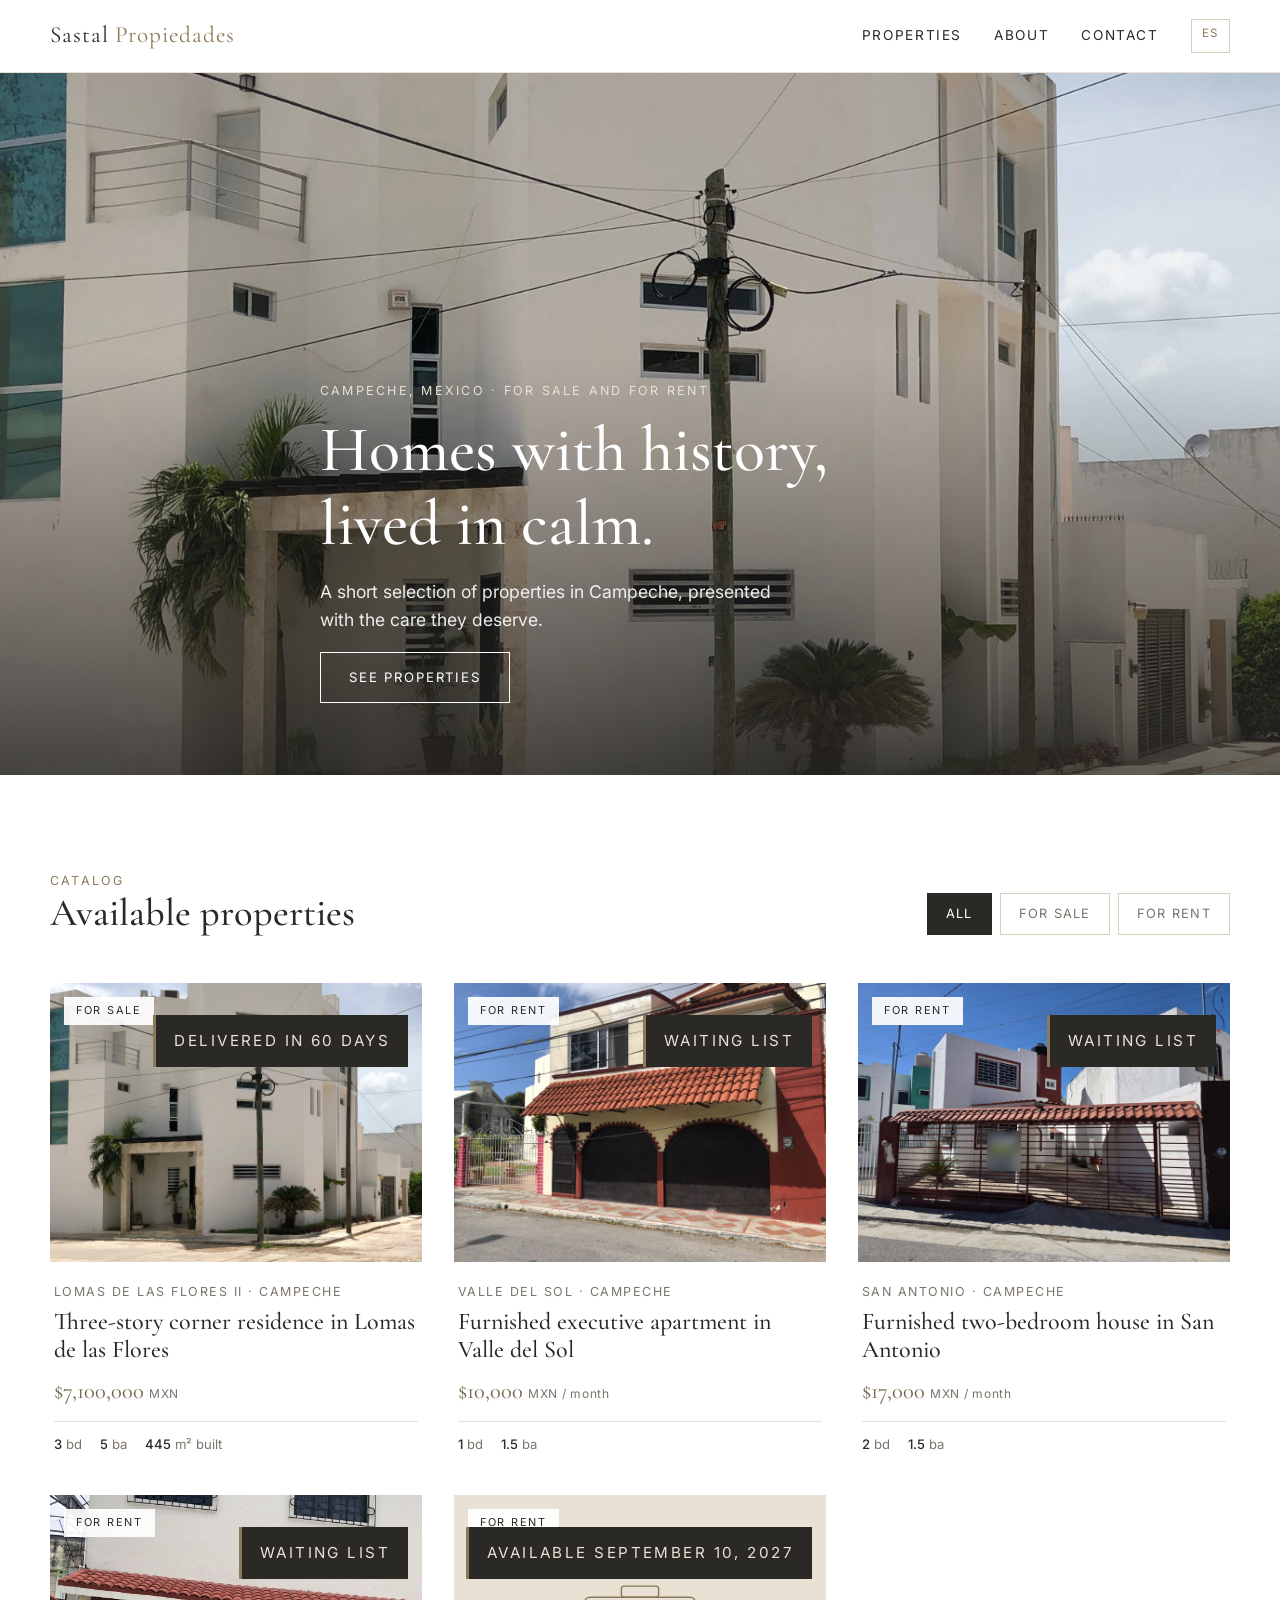
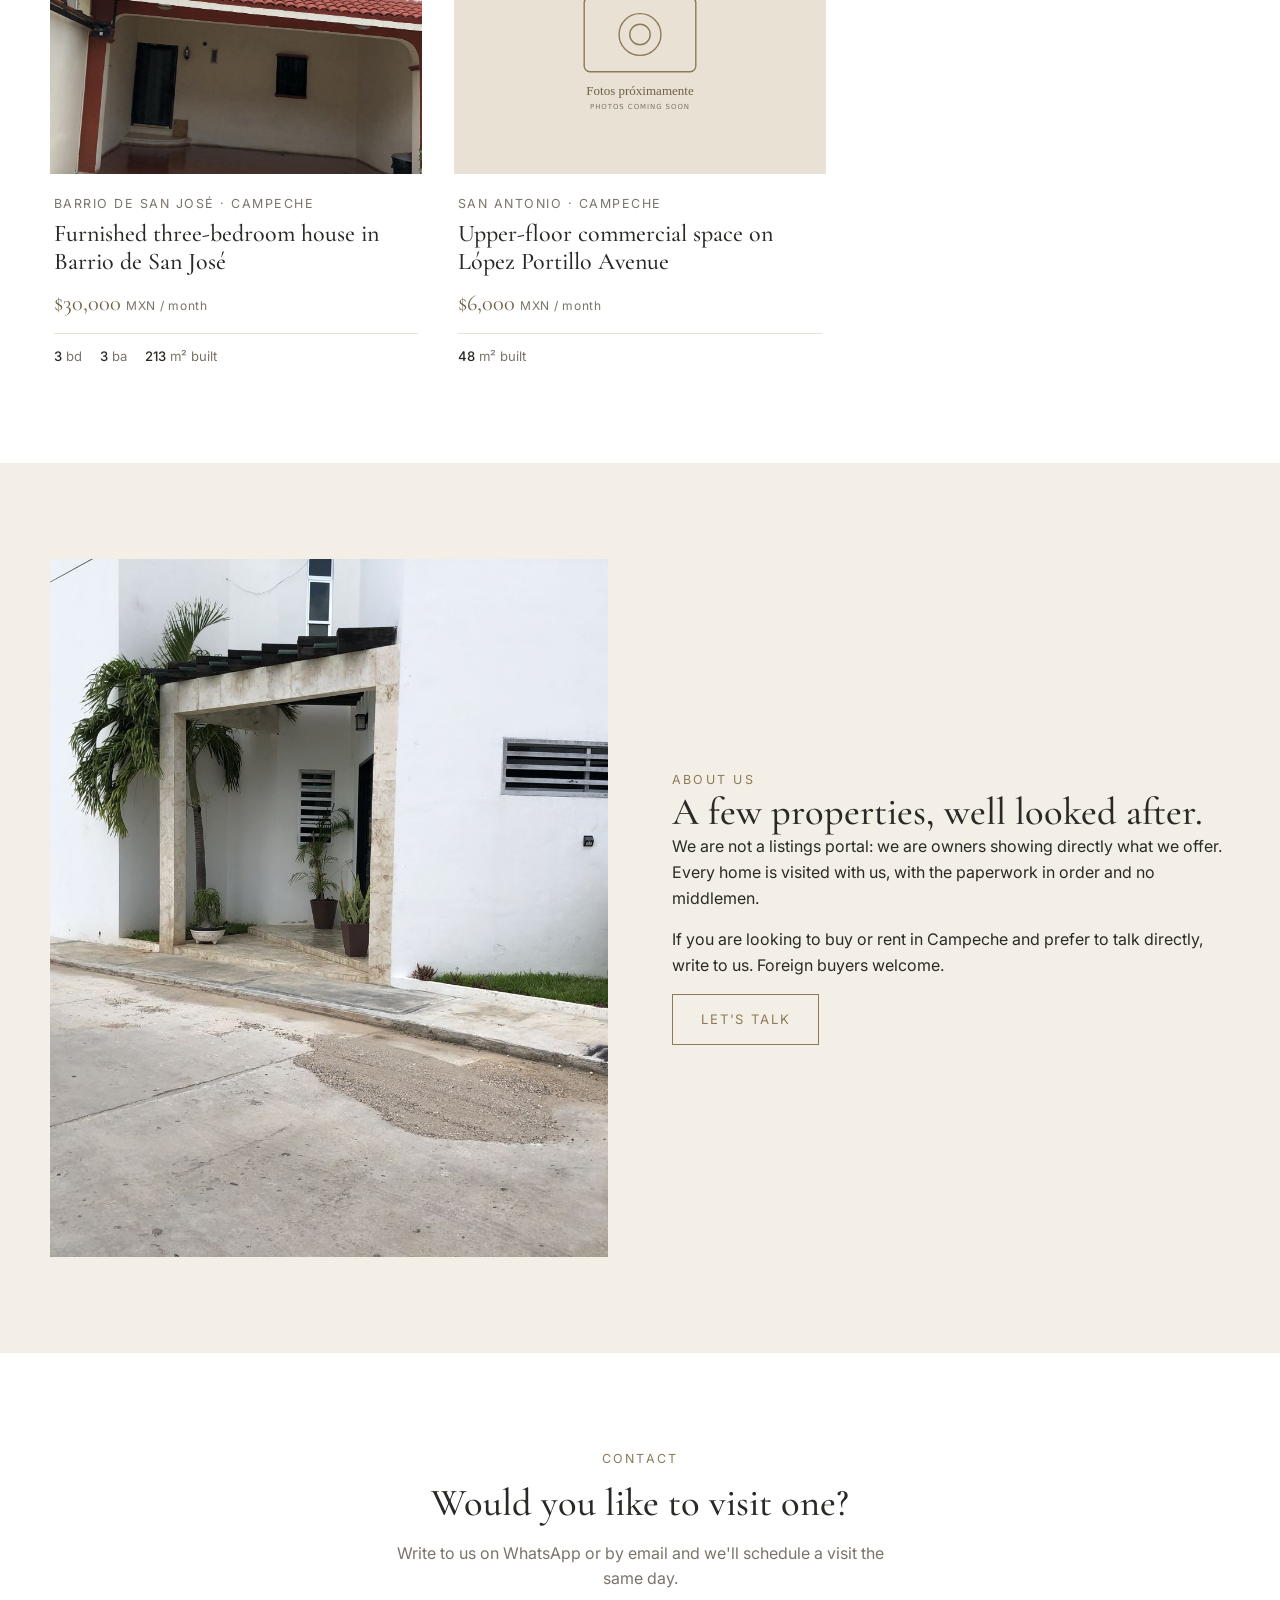
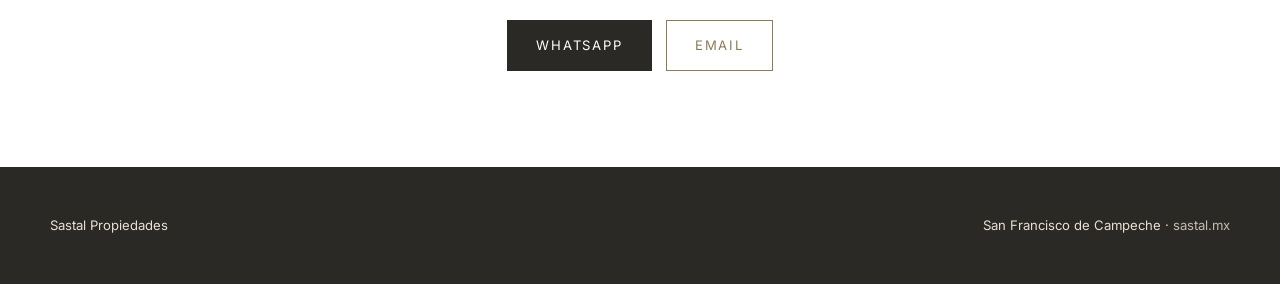
==== commit 964cf932: "Encabezado en celular: marca y menú en dos renglones (CSS v=7) Co-Authored-By: Claude Fable 5.1 <nor" ====
--- a/index.html
+++ b/index.html
@@ -7,7 +7,7 @@
   <meta name="description" content="Casas y departamentos seleccionados en venta y renta en Campeche.">
   <link rel="preconnect" href="https://fonts.googleapis.com">
   <link href="https://fonts.googleapis.com/css2?family=Cormorant+Garamond:ital,wght@0,400;0,500;1,400&family=Inter:wght@300;400;500&display=swap" rel="stylesheet">
-  <link rel="stylesheet" href="css/estilo.css?v=6">
+  <link rel="stylesheet" href="css/estilo.css?v=7">
 </head>
 <body>
 
--- a/css/estilo.css
+++ b/css/estilo.css
@@ -188,3 +188,11 @@
   .lateral { position: static; }
   .portada { min-height: 70vh; }
 }
+/* Celular: la marca y el menú no caben en un renglón (visto en S25 Ultra, 23-oct-2026) */
+@media (max-width: 640px) {
+  .cabecera .contenedor { flex-wrap: wrap; height: auto; padding: 12px 0 10px; row-gap: 8px; }
+  .marca { white-space: nowrap; font-size: 1.3rem; }
+  .nav { width: 100%; justify-content: space-between; gap: 10px; font-size: .7rem; letter-spacing: .1em; }
+  .nav a { padding: 4px 0; }
+  .nav .idioma { padding: 3px 8px; font-size: .66rem; }
+}
